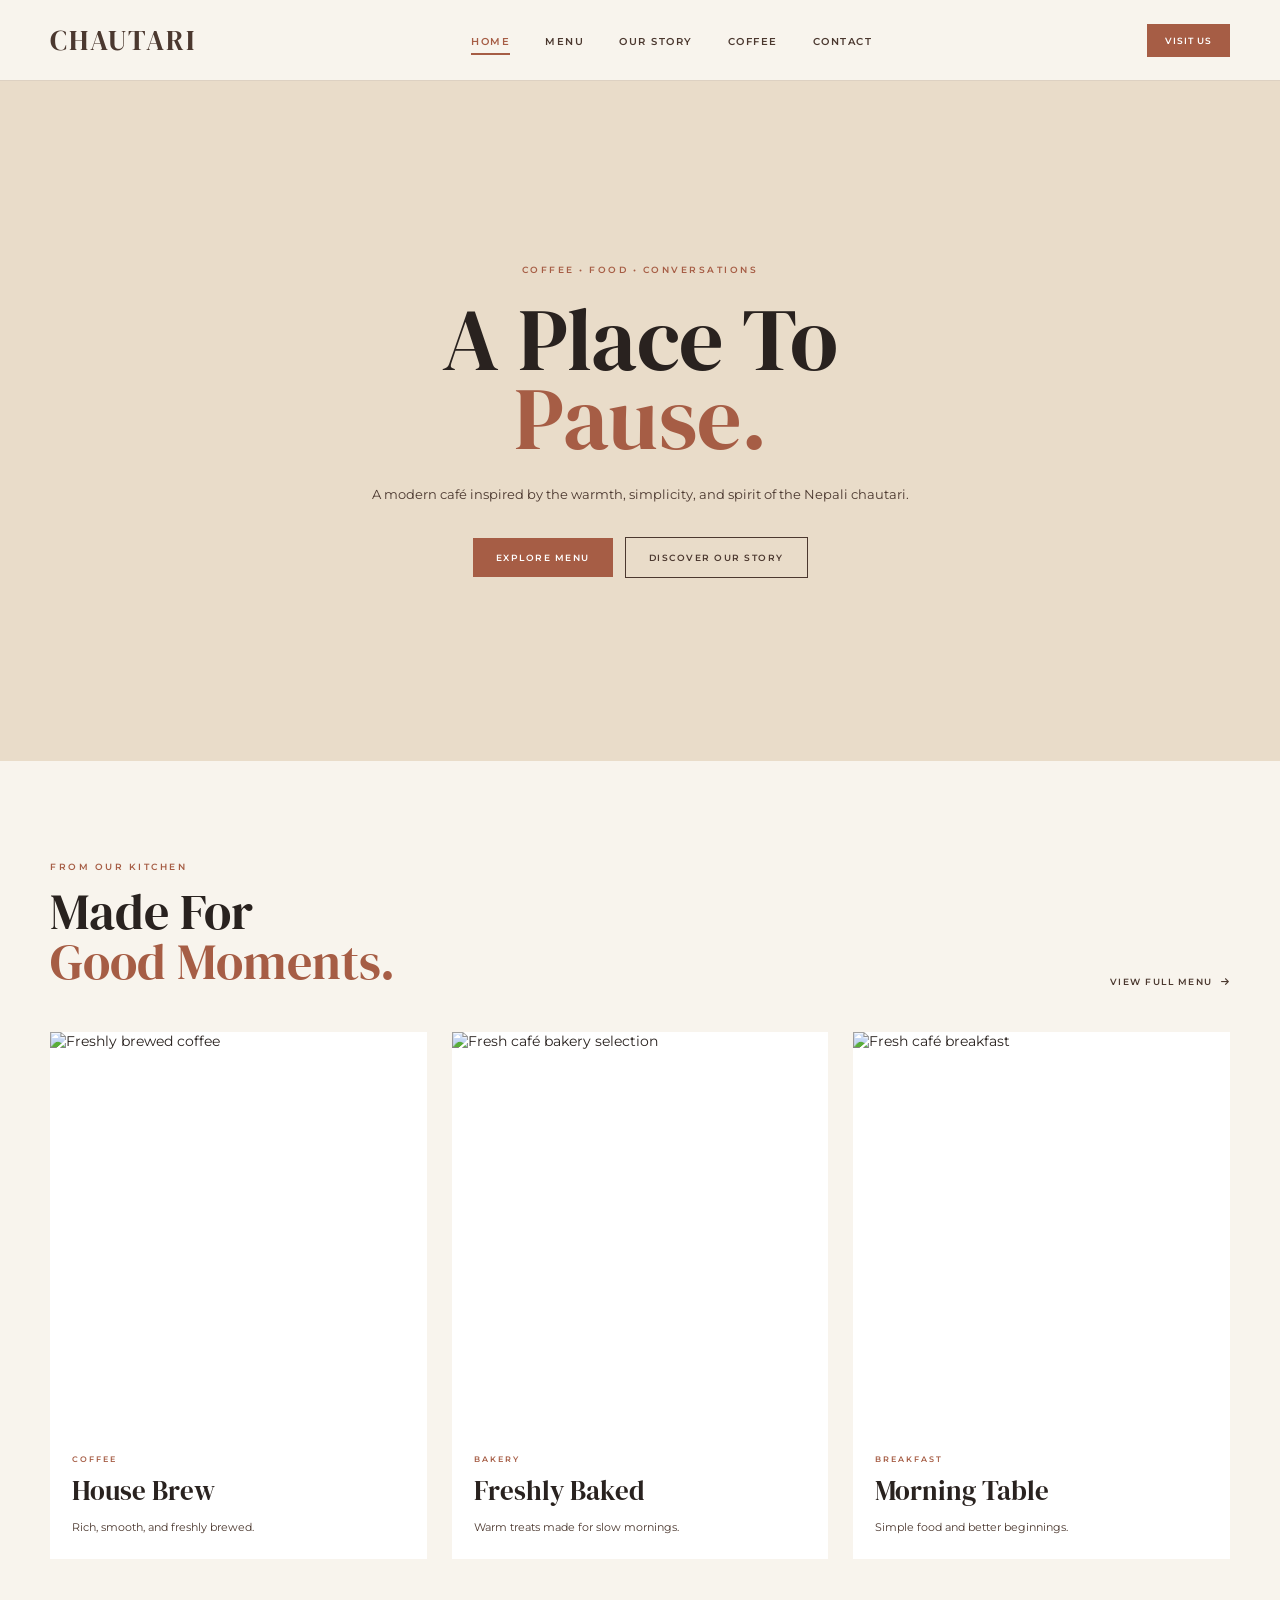
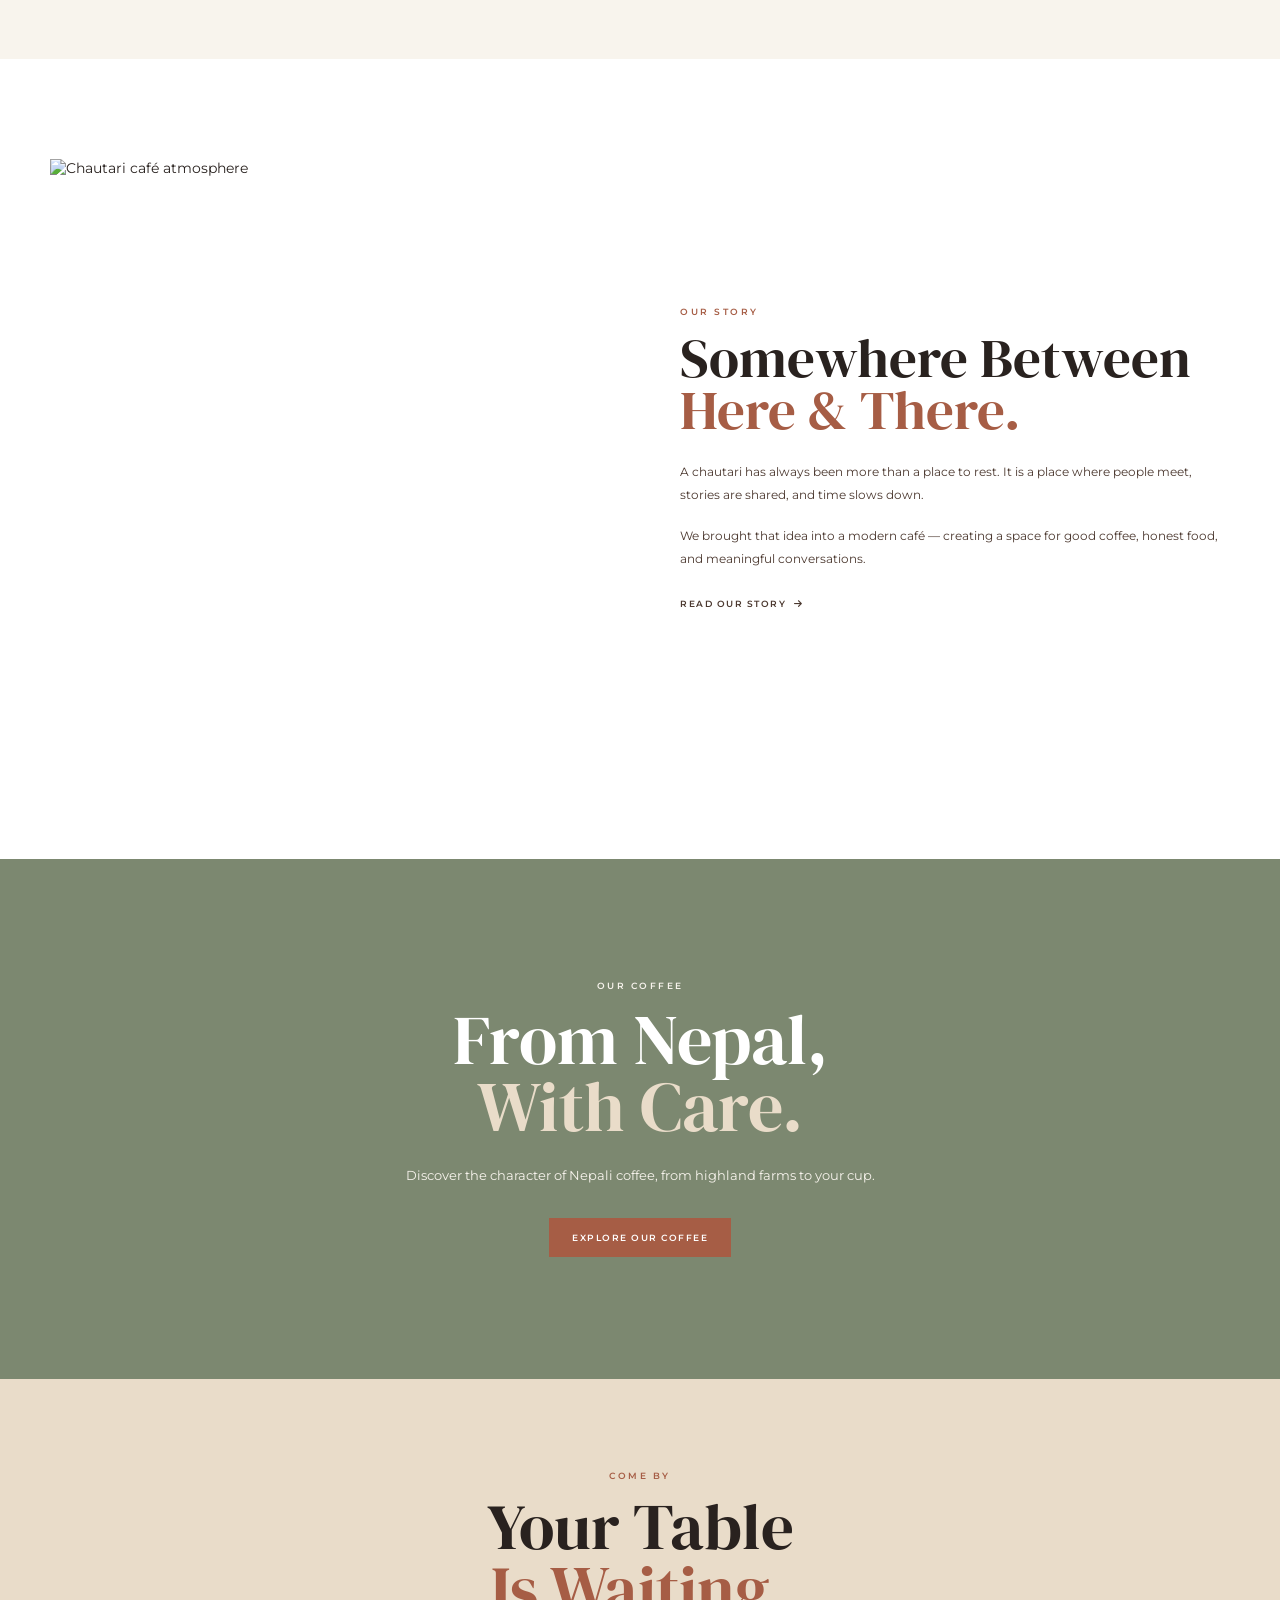
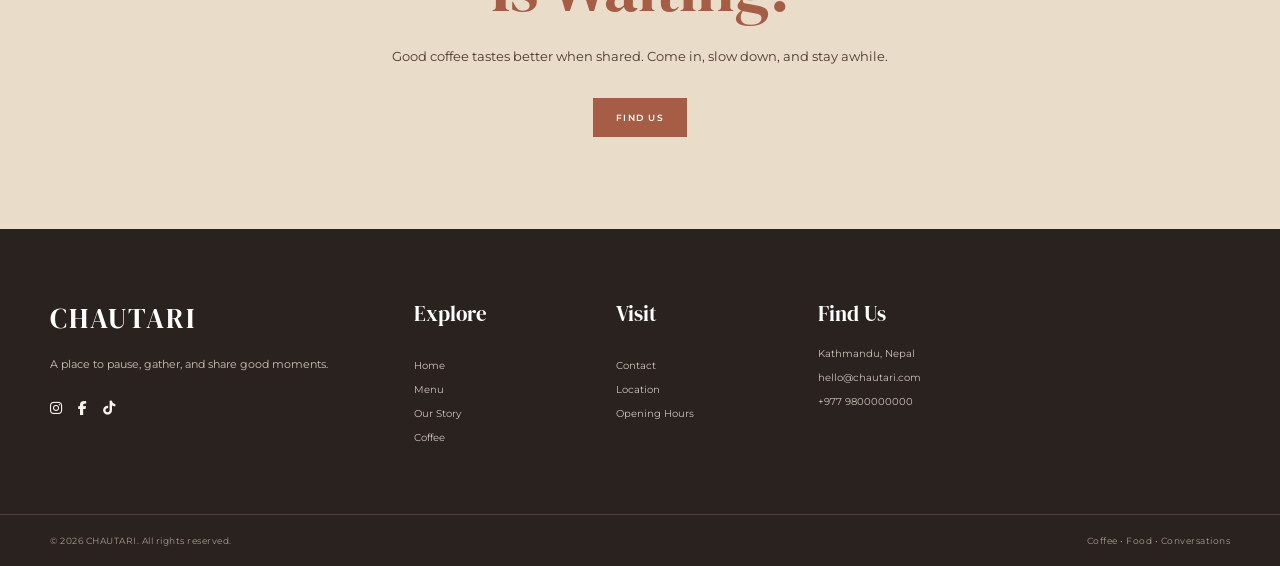
==== index.html @ 3565334b "feat: establish chautari visual foundation" ====
<!DOCTYPE html>
<html lang="en">

<head>

    <meta charset="UTF-8">

    <meta
        name="viewport"
        content="width=device-width, initial-scale=1.0"
    >

    <meta
        name="description"
        content="Chautari is a modern Nepali-inspired café for coffee, food, and conversations."
    >

    <title>CHAUTARI | Coffee, Food & Conversations</title>

    <!-- Google Fonts -->

    <link
        href="https://fonts.googleapis.com/css2?family=DM+Serif+Display&family=Montserrat:wght@400;500;600&display=swap"
        rel="stylesheet"
    >

    <!-- Font Awesome -->

    <link
        rel="stylesheet"
        href="https://cdnjs.cloudflare.com/ajax/libs/font-awesome/6.5.2/css/all.min.css"
    >

    <!-- Main CSS -->

    <link rel="stylesheet" href="css/styles.css">

</head>


<body>

    <!-- Header -->

    <header class="site-header">

        <nav class="navbar">

            <a href="index.html" class="brand-logo">
                CHAUTARI
            </a>


            <ul class="nav-links">

                <li>
                    <a href="index.html" class="active">
                        Home
                    </a>
                </li>

                <li>
                    <a href="pages/menu.html">
                        Menu
                    </a>
                </li>

                <li>
                    <a href="pages/story.html">
                        Our Story
                    </a>
                </li>

                <li>
                    <a href="pages/coffee.html">
                        Coffee
                    </a>
                </li>

                <li>
                    <a href="pages/contact.html">
                        Contact
                    </a>
                </li>

            </ul>


            <div class="nav-action">

                <a
                    href="pages/contact.html"
                    class="nav-button"
                >
                    Visit Us
                </a>

            </div>

        </nav>

    </header>


    <!-- Main Content -->

    <main>

        <!-- Hero Section -->

        <section class="hero">

            <div class="hero-content">

                <p class="section-label">
                    COFFEE • FOOD • CONVERSATIONS
                </p>

                <h1>
                    A Place To
                    <span>Pause.</span>
                </h1>

                <p class="hero-description">
                    A modern café inspired by the warmth,
                    simplicity, and spirit of the Nepali chautari.
                </p>

                <div class="hero-actions">

                    <a
                        href="pages/menu.html"
                        class="primary-button"
                    >
                        Explore Menu
                    </a>

                    <a
                        href="#story"
                        class="secondary-button"
                    >
                        Discover Our Story
                    </a>

                </div>

            </div>

        </section>


        <!-- Featured Menu -->

        <section class="featured-menu" id="menu">

            <div class="section-heading">

                <div>

                    <p class="section-label">
                        FROM OUR KITCHEN
                    </p>

                    <h2>
                        Made For
                        <span>Good Moments.</span>
                    </h2>

                </div>

                <a
                    href="pages/menu.html"
                    class="text-link"
                >
                    View Full Menu
                    <i class="fa-solid fa-arrow-right"></i>
                </a>

            </div>


            <div class="featured-grid">

                <article class="featured-card">

                    <div class="featured-image">

                        <img
                            src="images/coffee.jpg"
                            alt="Freshly brewed coffee"
                        >

                    </div>

                    <div class="featured-content">

                        <p>
                            COFFEE
                        </p>

                        <h3>
                            House Brew
                        </h3>

                        <span>
                            Rich, smooth, and freshly brewed.
                        </span>

                    </div>

                </article>


                <article class="featured-card">

                    <div class="featured-image">

                        <img
                            src="images/bakery.jpg"
                            alt="Fresh café bakery selection"
                        >

                    </div>

                    <div class="featured-content">

                        <p>
                            BAKERY
                        </p>

                        <h3>
                            Freshly Baked
                        </h3>

                        <span>
                            Warm treats made for slow mornings.
                        </span>

                    </div>

                </article>


                <article class="featured-card">

                    <div class="featured-image">

                        <img
                            src="images/breakfast.jpg"
                            alt="Fresh café breakfast"
                        >

                    </div>

                    <div class="featured-content">

                        <p>
                            BREAKFAST
                        </p>

                        <h3>
                            Morning Table
                        </h3>

                        <span>
                            Simple food and better beginnings.
                        </span>

                    </div>

                </article>

            </div>

        </section>


        <!-- Story Preview -->

        <section class="story-preview" id="story">

            <div class="story-image">

                <img
                    src="images/story.jpg"
                    alt="Chautari café atmosphere"
                >

            </div>


            <div class="story-content">

                <p class="section-label">
                    OUR STORY
                </p>

                <h2>
                    Somewhere Between
                    <span>Here & There.</span>
                </h2>

                <p>
                    A chautari has always been more than a place
                    to rest. It is a place where people meet,
                    stories are shared, and time slows down.
                </p>

                <p>
                    We brought that idea into a modern café —
                    creating a space for good coffee, honest food,
                    and meaningful conversations.
                </p>

                <a
                    href="pages/story.html"
                    class="text-link"
                >
                    Read Our Story
                    <i class="fa-solid fa-arrow-right"></i>
                </a>

            </div>

        </section>


        <!-- Coffee Section -->

        <section class="coffee-feature">

            <div class="coffee-content">

                <p class="section-label">
                    OUR COFFEE
                </p>

                <h2>
                    From Nepal,
                    <span>With Care.</span>
                </h2>

                <p>
                    Discover the character of Nepali coffee,
                    from highland farms to your cup.
                </p>

                <a
                    href="pages/coffee.html"
                    class="primary-button"
                >
                    Explore Our Coffee
                </a>

            </div>

        </section>


        <!-- Visit Section -->

        <section class="visit-section">

            <div class="visit-content">

                <p class="section-label">
                    COME BY
                </p>

                <h2>
                    Your Table
                    <span>Is Waiting.</span>
                </h2>

                <p>
                    Good coffee tastes better when shared.
                    Come in, slow down, and stay awhile.
                </p>

                <a
                    href="pages/contact.html"
                    class="primary-button"
                >
                    Find Us
                </a>

            </div>

        </section>

    </main>


    <!-- Footer -->

    <footer class="site-footer">

        <div class="footer-main">

            <div class="footer-brand">

                <a
                    href="index.html"
                    class="footer-logo"
                >
                    CHAUTARI
                </a>

                <p>
                    A place to pause, gather,
                    and share good moments.
                </p>

                <div class="social-links">

                    <a href="#" aria-label="Instagram">
                        <i class="fa-brands fa-instagram"></i>
                    </a>

                    <a href="#" aria-label="Facebook">
                        <i class="fa-brands fa-facebook-f"></i>
                    </a>

                    <a href="#" aria-label="TikTok">
                        <i class="fa-brands fa-tiktok"></i>
                    </a>

                </div>

            </div>


            <div class="footer-column">

                <h3>
                    Explore
                </h3>

                <a href="index.html">
                    Home
                </a>

                <a href="pages/menu.html">
                    Menu
                </a>

                <a href="pages/story.html">
                    Our Story
                </a>

                <a href="pages/coffee.html">
                    Coffee
                </a>

            </div>


            <div class="footer-column">

                <h3>
                    Visit
                </h3>

                <a href="pages/contact.html">
                    Contact
                </a>

                <a href="pages/contact.html">
                    Location
                </a>

                <a href="pages/contact.html">
                    Opening Hours
                </a>

            </div>


            <div class="footer-contact">

                <h3>
                    Find Us
                </h3>

                <p>
                    Kathmandu, Nepal
                </p>

                <a href="mailto:hello@chautari.com">
                    hello@chautari.com
                </a>

                <a href="tel:+9779800000000">
                    +977 9800000000
                </a>

            </div>

        </div>


        <div class="footer-bottom">

            <p>
                © 2026 CHAUTARI. All rights reserved.
            </p>

            <p>
                Coffee • Food • Conversations
            </p>

        </div>

    </footer>


</body>

</html>
---- css/styles.css ----
/* =========================
   Root & Base Styles
========================= */

:root {
    --terracotta: #a65d45;
    --terracotta-dark: #854936;
    --beige: #e9dcc9;
    --cream: #f8f4ed;
    --sage: #7c8870;
    --brown: #4b382f;
    --dark: #29221f;
    --white: #ffffff;
    --border: #ddd1c2;

    --heading-font: 'DM Serif Display', serif;
    --body-font: 'Montserrat', sans-serif;
}


/* =========================
   Reset
========================= */

* {
    margin: 0;
    padding: 0;
    box-sizing: border-box;
}

html {
    scroll-behavior: smooth;
}

body {
    background-color: var(--cream);
    color: var(--dark);

    font-family: var(--body-font);
    font-size: 14px;

    overflow-x: hidden;
}

a {
    color: inherit;
    text-decoration: none;
}

img {
    display: block;
    max-width: 100%;
}

button,
input,
textarea {
    font-family: inherit;
}


/* =========================
   Header
========================= */

.site-header {
    width: 100%;

    background-color: var(--cream);

    border-bottom: 1px solid var(--border);
}

.navbar {
    max-width: 1400px;
    min-height: 80px;

    margin: 0 auto;
    padding: 0 50px;

    display: flex;
    align-items: center;
    justify-content: space-between;
}

.brand-logo {
    color: var(--brown);

    font-family: var(--heading-font);
    font-size: 28px;
    letter-spacing: 2px;
}

.nav-links {
    display: flex;
    align-items: center;
    gap: 35px;

    list-style: none;
}

.nav-links a {
    position: relative;

    color: var(--brown);

    font-size: 10px;
    font-weight: 600;
    letter-spacing: 1.5px;
    text-transform: uppercase;

    transition: color 0.3s ease;
}

.nav-links a::after {
    content: '';

    position: absolute;
    left: 0;
    bottom: -7px;

    width: 0;
    height: 2px;

    background-color: var(--terracotta);

    transition: width 0.3s ease;
}

.nav-links a:hover,
.nav-links a.active {
    color: var(--terracotta);
}

.nav-links a:hover::after,
.nav-links a.active::after {
    width: 100%;
}

.nav-action {
    display: flex;
    align-items: center;
}

.nav-button {
    padding: 11px 18px;

    background-color: var(--terracotta);
    color: var(--white);

    font-size: 9px;
    font-weight: 600;
    letter-spacing: 1px;
    text-transform: uppercase;

    transition: background-color 0.3s ease, transform 0.3s ease;
}

.nav-button:hover {
    background-color: var(--terracotta-dark);
    transform: translateY(-2px);
}


/* =========================
   Shared Elements
========================= */

.section-label {
    margin-bottom: 15px;

    color: var(--terracotta);

    font-size: 9px;
    font-weight: 600;
    letter-spacing: 2.5px;
}

.section-heading {
    margin-bottom: 45px;

    display: flex;
    align-items: end;
    justify-content: space-between;
    gap: 30px;
}

.section-heading h2 {
    color: var(--dark);

    font-family: var(--heading-font);
    font-size: 50px;
    font-weight: 400;
    line-height: 1;
}

.section-heading h2 span {
    display: block;
    color: var(--terracotta);
}

.text-link {
    display: inline-flex;
    align-items: center;
    gap: 8px;

    color: var(--brown);

    font-size: 9px;
    font-weight: 600;
    letter-spacing: 1.5px;
    text-transform: uppercase;

    transition: color 0.3s ease;
}

.text-link i {
    transition: transform 0.3s ease;
}

.text-link:hover {
    color: var(--terracotta);
}

.text-link:hover i {
    transform: translateX(5px);
}

.primary-button,
.secondary-button {
    display: inline-flex;
    align-items: center;
    justify-content: center;

    padding: 14px 23px;

    font-size: 9px;
    font-weight: 600;
    letter-spacing: 1.5px;
    text-transform: uppercase;

    transition: background-color 0.3s ease, color 0.3s ease, transform 0.3s ease;
}

.primary-button {
    background-color: var(--terracotta);
    color: var(--white);
}

.primary-button:hover {
    background-color: var(--terracotta-dark);
    transform: translateY(-2px);
}

.secondary-button {
    border: 1px solid var(--brown);
    color: var(--brown);
}

.secondary-button:hover {
    background-color: var(--brown);
    color: var(--white);
    transform: translateY(-2px);
}


/* =========================
   Hero
========================= */

.hero {
    min-height: 680px;
    padding: 100px 50px;

    display: flex;
    align-items: center;
    justify-content: center;

    background-color: var(--beige);

    text-align: center;
}

.hero-content {
    max-width: 800px;
}

.hero .section-label {
    margin-bottom: 25px;
}

.hero h1 {
    margin-bottom: 25px;

    color: var(--dark);

    font-family: var(--heading-font);
    font-size: 88px;
    font-weight: 400;
    line-height: 0.9;
}

.hero h1 span {
    display: block;
    color: var(--terracotta);
}

.hero-description {
    max-width: 550px;
    margin: 0 auto 30px;

    color: var(--brown);

    font-size: 13px;
    line-height: 1.8;
}

.hero-actions {
    display: flex;
    align-items: center;
    justify-content: center;
    gap: 12px;
}


/* =========================
   Featured Menu
========================= */

.featured-menu {
    max-width: 1400px;
    margin: 0 auto;
    padding: 100px 50px;

    background-color: var(--cream);
}

.featured-grid {
    display: grid;
    grid-template-columns: repeat(3, 1fr);
    gap: 25px;
}

.featured-card {
    background-color: var(--white);
}

.featured-image {
    height: 400px;
    overflow: hidden;
}

.featured-image img {
    width: 100%;
    height: 100%;

    object-fit: cover;

    transition: transform 0.5s ease;
}

.featured-card:hover .featured-image img {
    transform: scale(1.04);
}

.featured-content {
    padding: 22px;
}

.featured-content > p {
    margin-bottom: 8px;

    color: var(--terracotta);

    font-size: 8px;
    font-weight: 600;
    letter-spacing: 2px;
}

.featured-content h3 {
    margin-bottom: 8px;

    color: var(--dark);

    font-family: var(--heading-font);
    font-size: 27px;
    font-weight: 400;
}

.featured-content span {
    color: var(--brown);

    font-size: 11px;
    line-height: 1.6;
}


/* =========================
   Story Preview
========================= */

.story-preview {
    max-width: 1400px;
    margin: 0 auto;
    padding: 100px 50px;

    display: grid;
    grid-template-columns: 1fr 1fr;
    gap: 80px;

    align-items: center;

    background-color: var(--white);
}

.story-image {
    height: 600px;
    overflow: hidden;
}

.story-image img {
    width: 100%;
    height: 100%;

    object-fit: cover;
}

.story-content {
    max-width: 550px;
}

.story-content h2 {
    margin-bottom: 25px;

    color: var(--dark);

    font-family: var(--heading-font);
    font-size: 55px;
    font-weight: 400;
    line-height: 0.95;
}

.story-content h2 span {
    display: block;
    color: var(--terracotta);
}

.story-content p:not(.section-label) {
    margin-bottom: 18px;

    color: var(--brown);

    font-size: 12px;
    line-height: 1.9;
}

.story-content .text-link {
    margin-top: 10px;
}


/* =========================
   Coffee Feature
========================= */

.coffee-feature {
    min-height: 520px;
    padding: 80px 50px;

    display: flex;
    align-items: center;
    justify-content: center;

    background-color: var(--sage);

    text-align: center;
}

.coffee-content {
    max-width: 700px;
}

.coffee-feature .section-label {
    color: var(--cream);
}

.coffee-feature h2 {
    margin-bottom: 25px;

    color: var(--white);

    font-family: var(--heading-font);
    font-size: 70px;
    font-weight: 400;
    line-height: 0.95;
}

.coffee-feature h2 span {
    display: block;
    color: var(--beige);
}

.coffee-feature p:not(.section-label) {
    max-width: 500px;
    margin: 0 auto 30px;

    color: var(--cream);

    font-size: 13px;
    line-height: 1.8;
}


/* =========================
   Visit Section
========================= */

.visit-section {
    min-height: 450px;
    padding: 80px 50px;

    display: flex;
    align-items: center;
    justify-content: center;

    background-color: var(--beige);

    text-align: center;
}

.visit-content {
    max-width: 700px;
}

.visit-section h2 {
    margin-bottom: 25px;

    color: var(--dark);

    font-family: var(--heading-font);
    font-size: 65px;
    font-weight: 400;
    line-height: 0.95;
}

.visit-section h2 span {
    display: block;
    color: var(--terracotta);
}

.visit-section p:not(.section-label) {
    max-width: 500px;
    margin: 0 auto 30px;

    color: var(--brown);

    font-size: 13px;
    line-height: 1.8;
}


/* =========================
   Footer
========================= */

.site-footer {
    background-color: var(--dark);
    color: var(--cream);
}

.footer-main {
    max-width: 1400px;
    margin: 0 auto;
    padding: 70px 50px;

    display: grid;
    grid-template-columns: 2fr 1fr 1fr 1fr 1.3fr;
    gap: 40px;
}

.footer-logo {
    display: inline-block;
    margin-bottom: 18px;

    color: var(--white);

    font-family: var(--heading-font);
    font-size: 28px;
    letter-spacing: 2px;
}

.footer-brand p {
    max-width: 280px;
    margin-bottom: 25px;

    color: #cfc3b8;

    font-size: 11px;
    line-height: 1.8;
}

.social-links {
    display: flex;
    gap: 16px;
}

.social-links a {
    color: var(--cream);

    font-size: 14px;

    transition: color 0.3s ease, transform 0.3s ease;
}

.social-links a:hover {
    color: var(--beige);
    transform: translateY(-2px);
}

.footer-column h3,
.footer-contact h3 {
    margin-bottom: 20px;

    color: var(--white);

    font-family: var(--heading-font);
    font-size: 21px;
    font-weight: 400;
}

.footer-column {
    display: flex;
    flex-direction: column;
    gap: 11px;
}

.footer-column a,
.footer-contact a,
.footer-contact p {
    color: #cfc3b8;

    font-size: 10px;
}

.footer-column a,
.footer-contact a {
    transition: color 0.3s ease;
}

.footer-column a:hover,
.footer-contact a:hover {
    color: var(--white);
}

.footer-contact {
    display: flex;
    flex-direction: column;
    gap: 11px;
}

.footer-contact h3 {
    margin-bottom: 8px;
}

.footer-bottom {
    max-width: 1400px;
    margin: 0 auto;
    padding: 20px 50px;

    display: flex;
    align-items: center;
    justify-content: space-between;

    border-top: 1px solid #4b403a;
}

.footer-bottom p {
    color: #a99b90;

    font-size: 9px;
    letter-spacing: 0.5px;
}


/* =========================
   Responsive Design
========================= */

@media (max-width: 850px) {

    .navbar {
        padding: 0 30px;
    }

    .nav-links {
        gap: 18px;
    }

    .nav-links a {
        font-size: 9px;
    }

    .hero {
        min-height: 580px;
        padding: 80px 30px;
    }

    .hero h1 {
        font-size: 70px;
    }

    .featured-menu,
    .story-preview {
        padding: 80px 30px;
    }

    .featured-grid {
        grid-template-columns: repeat(2, 1fr);
    }

    .featured-card:last-child {
        grid-column: span 2;
        max-width: 50%;
        margin: 0 auto;
    }

    .story-preview {
        grid-template-columns: 1fr;
        gap: 50px;
    }

    .story-image {
        height: 500px;
    }

    .story-content {
        max-width: 100%;
    }

    .footer-main {
        grid-template-columns: 2fr 1fr 1fr;
    }

    .footer-contact {
        grid-column: span 3;
    }

}


@media (max-width: 600px) {

    .navbar {
        min-height: 70px;
        padding: 0 20px;
    }

    .brand-logo {
        font-size: 25px;
    }

    .nav-links {
        display: none;
    }

    .nav-action {
        display: none;
    }

    .hero {
        min-height: 500px;
        padding: 70px 20px;
    }

    .hero h1 {
        font-size: 53px;
    }

    .hero-description {
        font-size: 12px;
    }

    .hero-actions {
        flex-direction: column;
    }

    .primary-button,
    .secondary-button {
        width: 100%;
        max-width: 230px;
    }

    .featured-menu,
    .story-preview {
        padding: 70px 20px;
    }

    .section-heading {
        display: block;
    }

    .section-heading h2 {
        margin-bottom: 20px;
        font-size: 43px;
    }

    .featured-grid {
        grid-template-columns: 1fr;
    }

    .featured-card:last-child {
        grid-column: auto;
        max-width: 100%;
    }

    .featured-image {
        height: 420px;
    }

    .story-image {
        height: 430px;
    }

    .story-content h2 {
        font-size: 45px;
    }

    .coffee-feature {
        min-height: 430px;
        padding: 60px 20px;
    }

    .coffee-feature h2 {
        font-size: 50px;
    }

    .visit-section {
        min-height: 400px;
        padding: 60px 20px;
    }

    .visit-section h2 {
        font-size: 50px;
    }

    .footer-main {
        grid-template-columns: 1fr;
        padding: 60px 20px;
    }

    .footer-contact {
        grid-column: auto;
    }

    .footer-bottom {
        padding: 20px;
        display: block;
    }

    .footer-bottom p {
        margin-bottom: 8px;
    }

}
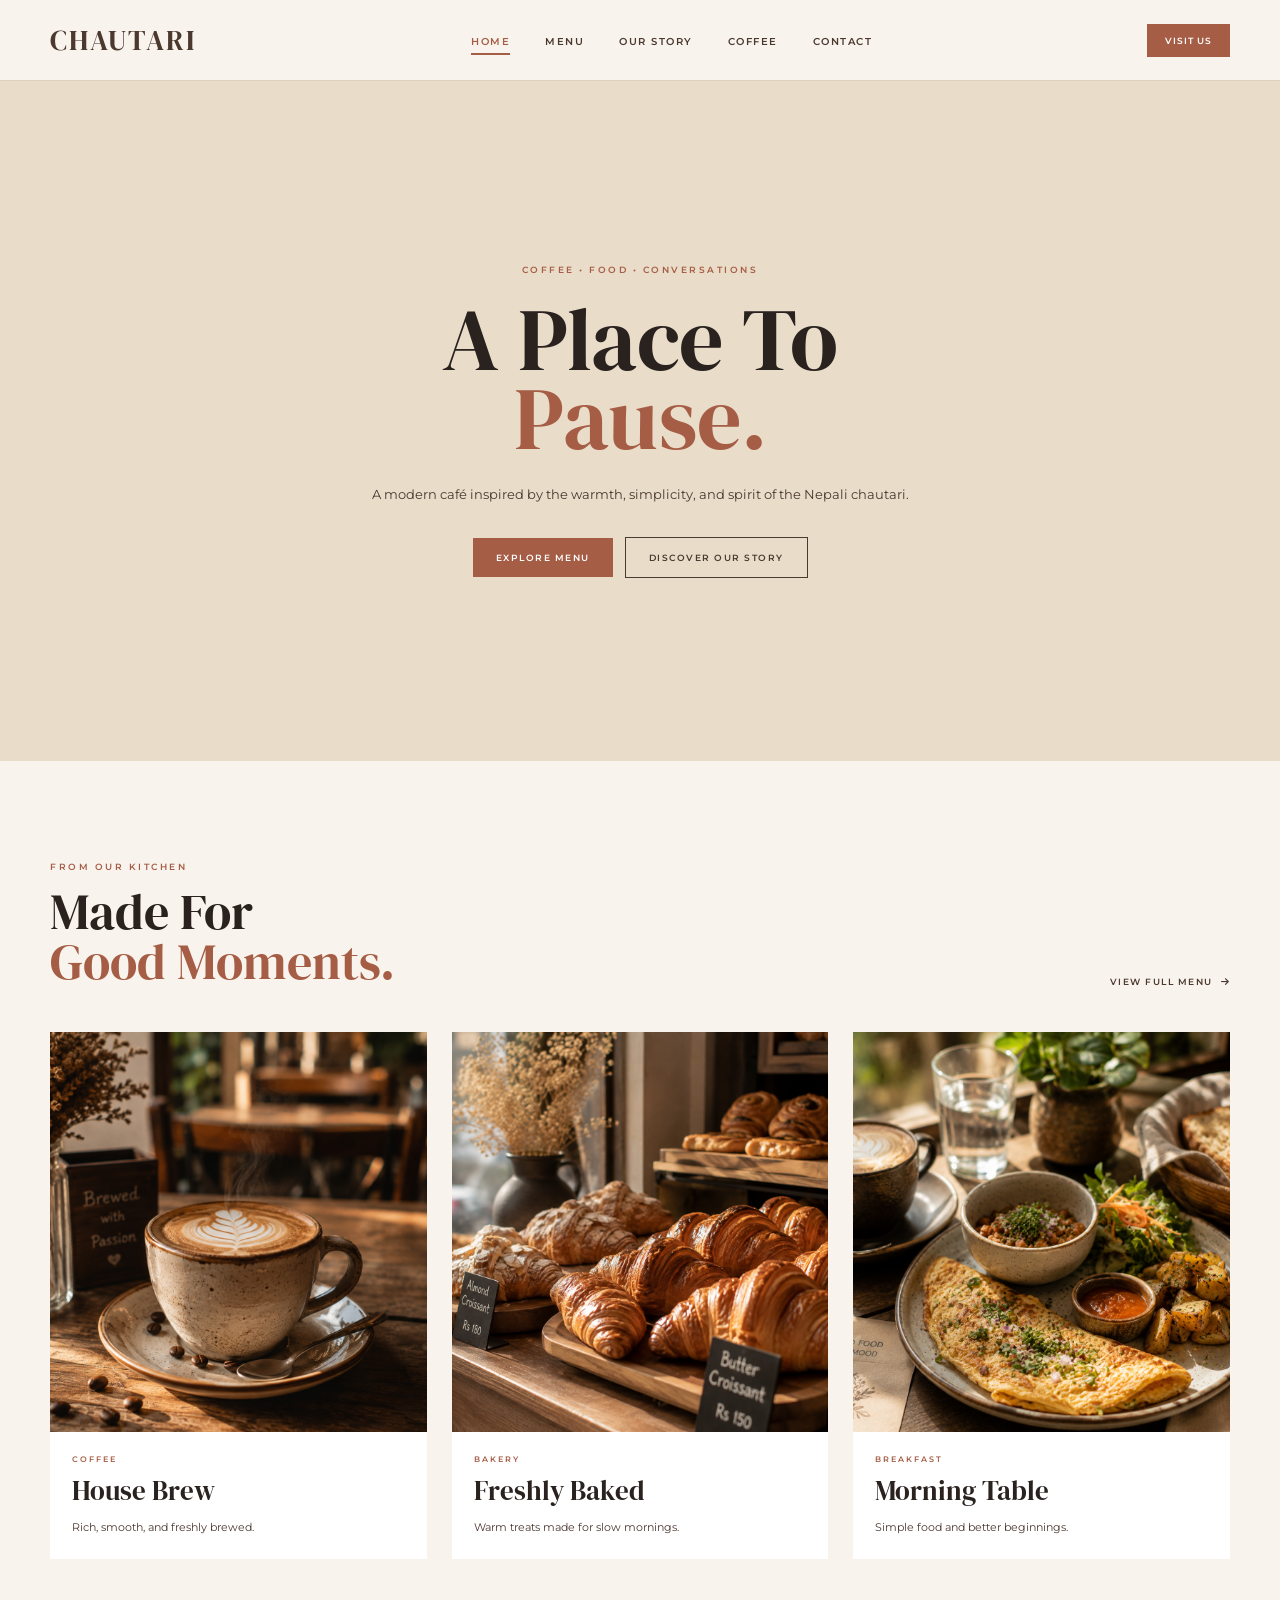
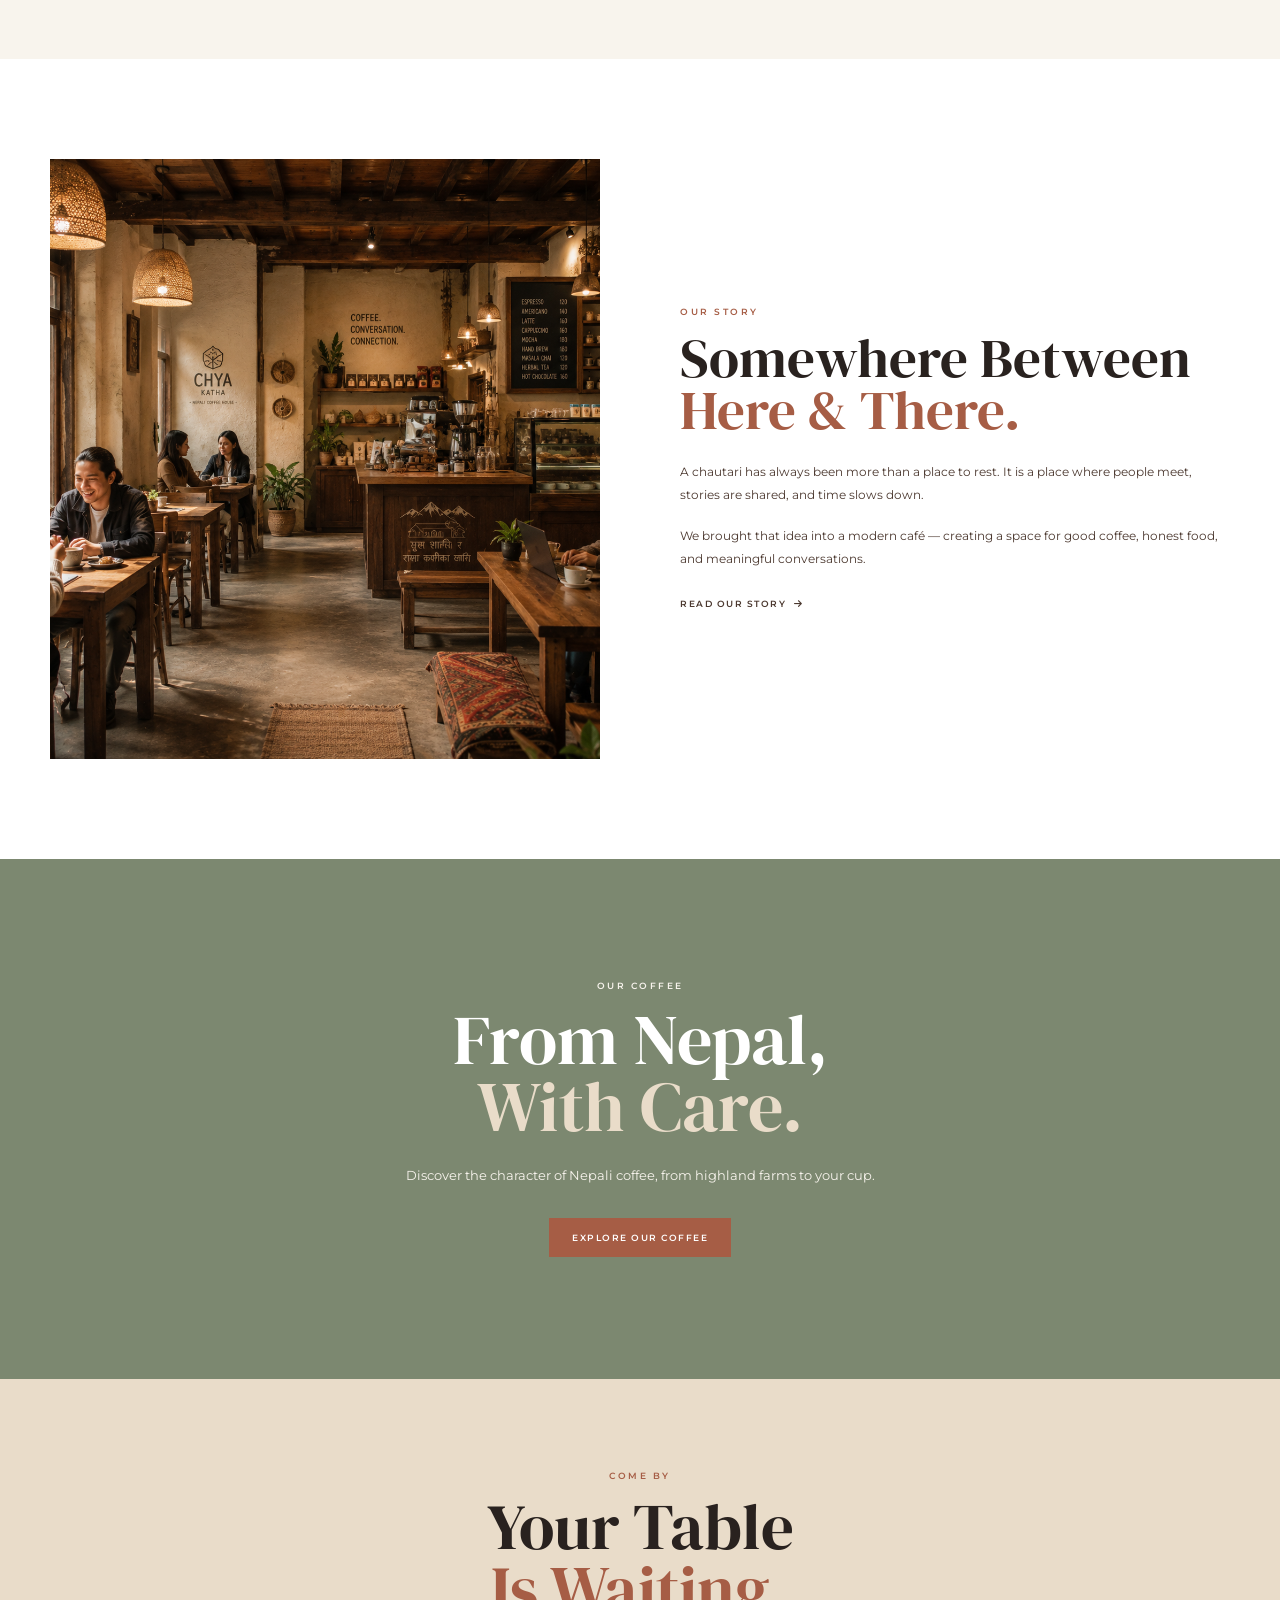
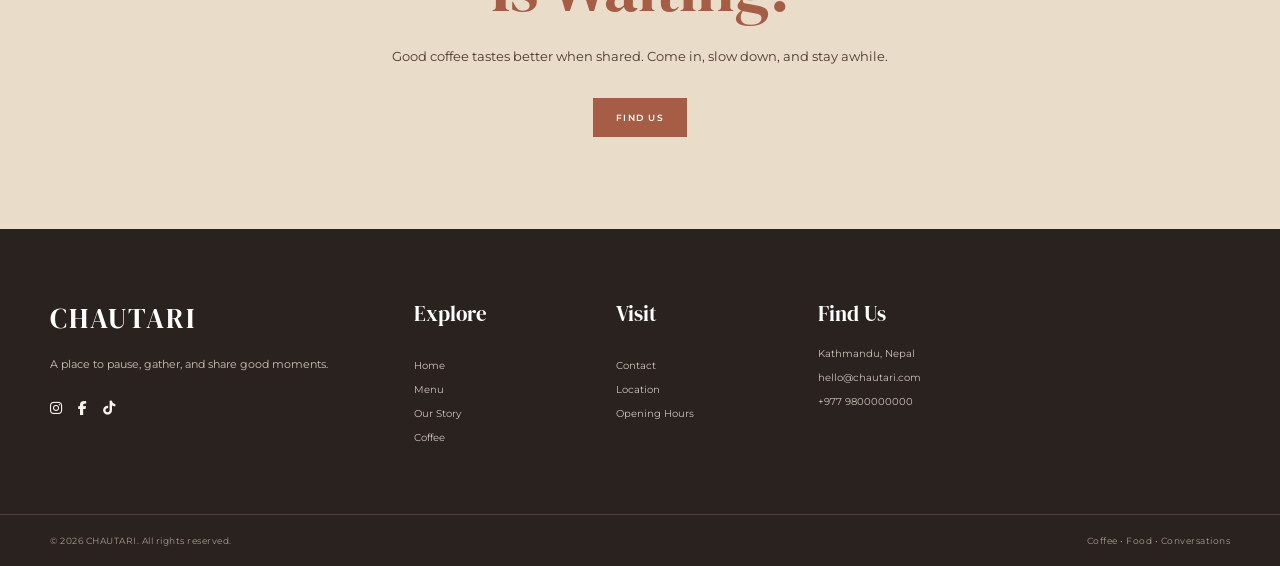
==== commit bc127b02: "fix: resolve mobile navigation visibility" ====
--- a/index.html
+++ b/index.html
@@ -5,15 +5,9 @@
 
     <meta charset="UTF-8">
 
-    <meta
-        name="viewport"
-        content="width=device-width, initial-scale=1.0"
-    >
-
-    <meta
-        name="description"
-        content="Chautari is a modern Nepali-inspired café for coffee, food, and conversations."
-    >
+    <meta name="viewport" content="width=device-width, initial-scale=1.0">
+
+    <meta name="description" content="Chautari is a modern Nepali-inspired café for coffee, food, and conversations.">
 
     <title>CHAUTARI | Coffee, Food & Conversations</title>
 
@@ -21,15 +15,11 @@
 
     <link
         href="https://fonts.googleapis.com/css2?family=DM+Serif+Display&family=Montserrat:wght@400;500;600&display=swap"
-        rel="stylesheet"
-    >
+        rel="stylesheet">
 
     <!-- Font Awesome -->
 
-    <link
-        rel="stylesheet"
-        href="https://cdnjs.cloudflare.com/ajax/libs/font-awesome/6.5.2/css/all.min.css"
-    >
+    <link rel="stylesheet" href="https://cdnjs.cloudflare.com/ajax/libs/font-awesome/6.5.2/css/all.min.css">
 
     <!-- Main CSS -->
 
@@ -50,6 +40,12 @@
                 CHAUTARI
             </a>
 
+            <input type="checkbox" id="menu-toggle">
+
+            <label for="menu-toggle" class="menu-button">
+                <i class="fa-solid fa-bars"></i>
+            </label>
+
 
             <ul class="nav-links">
 
@@ -88,10 +84,7 @@
 
             <div class="nav-action">
 
-                <a
-                    href="pages/contact.html"
-                    class="nav-button"
-                >
+                <a href="pages/contact.html" class="nav-button">
                     Visit Us
                 </a>
 
@@ -128,17 +121,11 @@
 
                 <div class="hero-actions">
 
-                    <a
-                        href="pages/menu.html"
-                        class="primary-button"
-                    >
+                    <a href="pages/menu.html" class="primary-button">
                         Explore Menu
                     </a>
 
-                    <a
-                        href="#story"
-                        class="secondary-button"
-                    >
+                    <a href="#story" class="secondary-button">
                         Discover Our Story
                     </a>
 
@@ -168,10 +155,7 @@
 
                 </div>
 
-                <a
-                    href="pages/menu.html"
-                    class="text-link"
-                >
+                <a href="pages/menu.html" class="text-link">
                     View Full Menu
                     <i class="fa-solid fa-arrow-right"></i>
                 </a>
@@ -185,10 +169,7 @@
 
                     <div class="featured-image">
 
-                        <img
-                            src="images/coffee.jpg"
-                            alt="Freshly brewed coffee"
-                        >
+                        <img src="images/coffee.jpg" alt="Freshly brewed coffee">
 
                     </div>
 
@@ -215,10 +196,7 @@
 
                     <div class="featured-image">
 
-                        <img
-                            src="images/bakery.jpg"
-                            alt="Fresh café bakery selection"
-                        >
+                        <img src="images/bakery.jpg" alt="Fresh café bakery selection">
 
                     </div>
 
@@ -245,10 +223,7 @@
 
                     <div class="featured-image">
 
-                        <img
-                            src="images/breakfast.jpg"
-                            alt="Fresh café breakfast"
-                        >
+                        <img src="images/breakfast.jpg" alt="Fresh café breakfast">
 
                     </div>
 
@@ -281,10 +256,7 @@
 
             <div class="story-image">
 
-                <img
-                    src="images/story.jpg"
-                    alt="Chautari café atmosphere"
-                >
+                <img src="images/story.jpg" alt="Chautari café atmosphere">
 
             </div>
 
@@ -312,10 +284,7 @@
                     and meaningful conversations.
                 </p>
 
-                <a
-                    href="pages/story.html"
-                    class="text-link"
-                >
+                <a href="pages/story.html" class="text-link">
                     Read Our Story
                     <i class="fa-solid fa-arrow-right"></i>
                 </a>
@@ -345,10 +314,7 @@
                     from highland farms to your cup.
                 </p>
 
-                <a
-                    href="pages/coffee.html"
-                    class="primary-button"
-                >
+                <a href="pages/coffee.html" class="primary-button">
                     Explore Our Coffee
                 </a>
 
@@ -377,10 +343,7 @@
                     Come in, slow down, and stay awhile.
                 </p>
 
-                <a
-                    href="pages/contact.html"
-                    class="primary-button"
-                >
+                <a href="pages/contact.html" class="primary-button">
                     Find Us
                 </a>
 
@@ -399,10 +362,7 @@
 
             <div class="footer-brand">
 
-                <a
-                    href="index.html"
-                    class="footer-logo"
-                >
+                <a href="index.html" class="footer-logo">
                     CHAUTARI
                 </a>
 
--- a/css/styles.css
+++ b/css/styles.css
@@ -367,7 +367,7 @@
     padding: 22px;
 }
 
-.featured-content > p {
+.featured-content>p {
     margin-bottom: 8px;
 
     color: var(--terracotta);
@@ -681,6 +681,23 @@
     letter-spacing: 0.5px;
 }
 
+/* =========================
+   Mobile Menu
+========================= */
+
+#menu-toggle {
+    display: none;
+}
+
+.menu-button {
+    display: none;
+
+    color: var(--brown);
+
+    font-size: 18px;
+
+    cursor: pointer;
+}
 
 /* =========================
    Responsive Design
@@ -759,8 +776,61 @@
         font-size: 25px;
     }
 
+    .menu-button {
+        display: flex;
+        align-items: center;
+        justify-content: center;
+
+        width: 30px;
+        height: 30px;
+
+        color: var(--brown);
+        font-size: 22px;
+
+        cursor: pointer;
+    }
+
     .nav-links {
-        display: none;
+        position: absolute;
+        top: 70px;
+        left: 0;
+
+        width: 100%;
+
+        padding: 20px;
+
+        display: flex;
+        flex-direction: column;
+        align-items: center;
+        gap: 20px;
+
+        background-color: var(--cream);
+
+        border-bottom: 1px solid var(--border);
+
+        opacity: 0;
+        visibility: hidden;
+
+        transition: opacity 0.3s ease, visibility 0.3s ease;
+
+        z-index: 1000;
+    }
+
+    #menu-toggle:checked+.menu-button {
+        color: var(--terracotta);
+    }
+
+    #menu-toggle:checked~.nav-links {
+        opacity: 1;
+        visibility: visible;
+    }
+
+    .nav-links li {
+        list-style: none;
+    }
+
+    .nav-links a {
+        font-size: 10px;
     }
 
     .nav-action {
